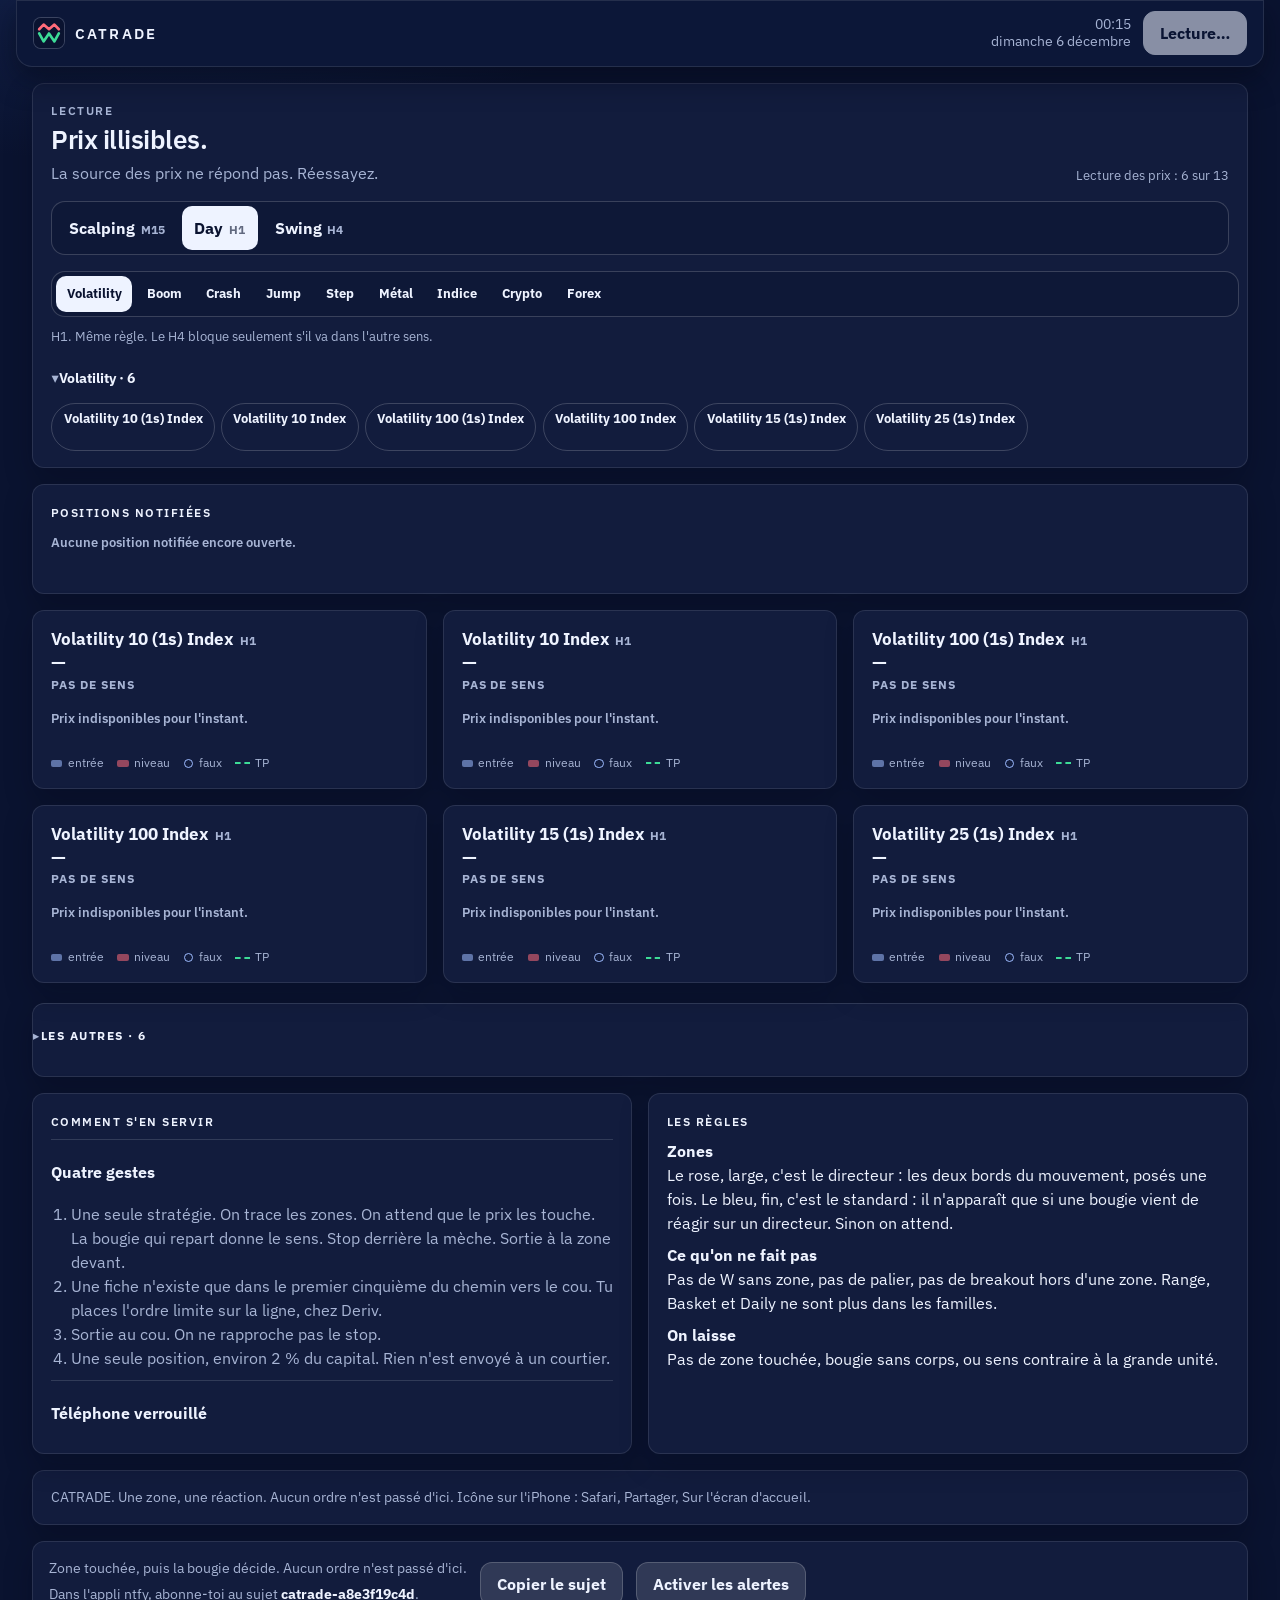
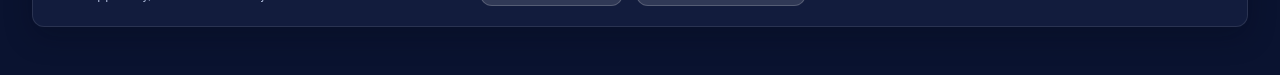
==== index.html @ dc03a3b0 "La famille choisie reste affichée. Une alerte ne ramène plus sur Step." ====
<!doctype html>
<html lang="fr">
<head>
<meta charset="utf-8">
<meta name="viewport" content="width=device-width, initial-scale=1, viewport-fit=cover">
<title>CATRADE</title>
<meta name="description" content="CATRADE entre seulement quand le prix touche une zone tracée. L'ordre se place chez Deriv.">
<meta name="theme-color" content="#0A1330">
<meta name="apple-mobile-web-app-capable" content="yes">
<meta name="mobile-web-app-capable" content="yes">
<meta name="apple-mobile-web-app-status-bar-style" content="black-translucent">
<meta name="apple-mobile-web-app-title" content="CATRADE">
<link rel="icon" href="favicon.svg" type="image/svg+xml">
<link rel="apple-touch-icon" href="icon-180.png">
<link rel="manifest" href="manifest.webmanifest">
<link rel="preconnect" href="https://fonts.googleapis.com">
<link rel="preconnect" href="https://fonts.gstatic.com" crossorigin>
<link href="https://fonts.googleapis.com/css2?family=IBM+Plex+Sans:wght@400;500;600;700&display=swap" rel="stylesheet">
<link rel="stylesheet" href="style.css?v=31">
</head>
<body>
<div class="aurora" aria-hidden="true"><i></i><i></i><i></i></div>
<div class="wrap">
  <header class="top glass">
    <h1 class="brand"><img src="favicon.svg" alt="" width="30" height="30" class="mark">CATRADE</h1>
    <div class="top-r">
      <div class="clock" id="clock"></div>
      <button class="btn go" id="refresh" type="button">Actualiser</button>
    </div>
  </header>
  <section class="hero glass" aria-live="polite">
    <div class="hero-top">
      <div>
        <p class="kicker">Lecture</p>
        <h2 id="headline">Lecture des marchés…</h2>
        <p class="lede" id="sub">Les fiches arrivent dès que les prix sont lus.</p>
      </div>
      <p class="status" id="status">En attente des prix.</p>
    </div>
    <div class="controls">
      <div class="seg" id="styles" role="group" aria-label="Style"></div>
      <div class="seg families" id="families" role="group" aria-label="Famille"></div>
    </div>
    <p class="stack" id="stack"></p>
    <details class="names-fold" id="namesFold" open>
      <summary id="namesTitle">Dans la famille</summary>
      <div class="names" id="names"></div>
    </details>
  </section>
  <section class="panel glass" id="ouvert">
    <h3 class="sec">Positions notifiées</h3>
    <div class="grid" id="ouvertGrid"></div>
  </section>
  <div class="grid" id="grid"></div>
  <details class="panel glass fold">
    <summary class="sec" id="othersTitle">Les autres</summary>
    <ul class="others" id="others"></ul>
  </details>
  <div class="cols">
    <section class="panel glass">
      <h3 class="sec">Comment s'en servir</h3>
      <details class="fold" open>
        <summary>Quatre gestes</summary>
        <ol>
          <li>Une seule stratégie. On trace les zones. On attend que le prix les touche. La bougie qui repart donne le sens. Stop derrière la mèche. Sortie à la zone devant.</li>
          <li>Une fiche n'existe que dans le premier cinquième du chemin vers le cou. Tu places l'ordre limite sur la ligne, chez Deriv.</li>
          <li>Sortie au cou. On ne rapproche pas le stop.</li>
          <li>Une seule position, environ 2 % du capital. Rien n'est envoyé à un courtier.</li>
        </ol>
      </details>
      <details class="fold">
        <summary>Téléphone verrouillé</summary>
        <p>Dans l'appli ntfy, abonne-toi au sujet affiché en bas. Une alerte part une fois par setup, pas à chaque bougie. Cette page n'a pas besoin de rester ouverte.</p>
      </details>
    </section>
    <section class="panel glass">
      <h3 class="sec">Les règles</h3>
      <dl class="lex">
        <dt>Zones</dt>
        <dd>Le rose, large, c'est le directeur : les deux bords du mouvement, posés une fois. Le bleu, fin, c'est le standard : il n'apparaît que si une bougie vient de réagir sur un directeur. Sinon on attend.</dd>
        <dt>Ce qu'on ne fait pas</dt>
        <dd>Pas de W sans zone, pas de palier, pas de breakout hors d'une zone. Range, Basket et Daily ne sont plus dans les familles.</dd>
        <dt>On laisse</dt>
        <dd>Pas de zone touchée, bougie sans corps, ou sens contraire à la grande unité.</dd>
      </dl>
    </section>
  </div>
  <footer class="note glass">CATRADE. Une zone, une réaction. Aucun ordre n'est passé d'ici. Icône sur l'iPhone : Safari, Partager, Sur l'écran d'accueil.</footer>
  <div class="alertbox glass">
    <div>
      <p>Zone touchée, puis la bougie décide. Aucun ordre n'est passé d'ici.</p>
      <p>Dans l'appli ntfy, abonne-toi au sujet <b class="topic" id="topic">catrade-a8e3f19c4d</b>.</p>
    </div>
    <button class="btn" id="copyTopic" type="button">Copier le sujet</button>
    <button class="btn" id="notif" type="button">Alerter dans cette page</button>
  </div>
</div>
<script src="engine.js?v=111"></script>
<script src="app.js?v=111"></script>
<script>
if ("serviceWorker" in navigator) navigator.serviceWorker.register("sw.js");
</script>
</body>
</html>
---- style.css ----
:root {
  --color-bg: #0a1330;
  --color-ink: #eef3ff;
  --color-muted: #a7b4d4;
  --color-buy: #3ddc97;
  --color-sell: #ff6b7a;
  --color-warn: #ffc857;
  --color-focus: #9dbbff;
  --color-glass: rgb(255 255 255 / 0.075);
  --color-glass-hi: rgb(255 255 255 / 0.13);
  --color-edge: rgb(255 255 255 / 0.18);
  --color-faint: rgb(238 243 255 / 0.14);
  --color-well: #101b3d;
  --font-sans: "IBM Plex Sans", system-ui, sans-serif;
  --font-display: "IBM Plex Sans", system-ui, sans-serif;
  --radius-card: 12px;
}

  button:not(:disabled),
  [role="button"]:not(:disabled) {
    cursor: pointer;
  }

  html {
    -webkit-text-size-adjust: 100%;
  }

  body {
    margin: 0;
    min-height: 100vh;
    background: var(--color-bg);
    color: var(--color-ink);
    font-family: var(--font-sans);
    font-size: 1rem;
    line-height: 1.5;
    font-variant-numeric: tabular-nums;
    overflow-x: hidden;
  }

  :focus-visible {
    outline: 3px solid var(--color-focus);
    outline-offset: 2px;
  }
.aurora {
  position: fixed;
  inset: 0;
  z-index: -1;
  overflow: hidden;
  pointer-events: none;
  background:
    radial-gradient(900px 420px at 10% -10%, rgb(40 70 140 / 0.35), transparent 60%),
    var(--color-bg);
}

.aurora i { display: none; }

button { font: inherit; color: inherit; }

@media (prefers-reduced-motion: no-preference) {
  .fresh .rise {
    animation: rise 0.5s cubic-bezier(0.2, 0.7, 0.2, 1) both;
    animation-delay: calc(var(--i) * 70ms);
  }
  @keyframes rise {
    from {
      opacity: 0;
      transform: translateY(14px) scale(0.98);
    }
    to {
      opacity: 1;
      transform: none;
    }
  }
}

.glass {
  background: #121c3d;
  border: 1px solid rgb(255 255 255 / 0.1);
  border-radius: var(--radius-card);
  box-shadow: 0 10px 28px rgb(4 8 22 / 0.28);
}

.wrap {
  max-width: 76rem;
  margin: 0 auto;
  padding: 0 1rem 3rem;
}

.top {
  display: flex;
  align-items: center;
  justify-content: space-between;
  gap: 1rem;
  margin: 0 -1rem 1rem;
  padding: calc(env(safe-area-inset-top) + 0.65rem) 1rem 0.65rem;
  border-radius: 0 0 16px 16px;
  position: sticky;
  top: 0;
  z-index: 20;
  background: #0c1738;
  box-shadow: 0 12px 28px rgb(6 10 24 / 0.55);
}

.brand {
  display: flex;
  align-items: center;
  gap: 0.625rem;
  font-family: var(--font-display);
  font-weight: 600;
  font-size: 0.95rem;
  line-height: 1;
  letter-spacing: 0.14em;
  margin: 0;
  white-space: nowrap;
}

.mark {
  width: 30px;
  height: 30px;
  border-radius: 8px;
  display: grid;
  place-items: center;
  background: var(--color-well);
  border: 1px solid var(--color-edge);
}

.top-r {
  display: flex;
  align-items: center;
  gap: 0.75rem;
}

.clock {
  color: var(--color-muted);
  font-size: 0.875rem;
  text-align: right;
  line-height: 1.25;
}

.btn {
  min-height: 44px;
  padding: 0.5rem 1rem;
  border: 1px solid var(--color-edge);
  border-radius: 12px;
  background: var(--color-glass-hi);
  font-weight: 700;
}

.btn:hover {
  background: rgb(255 255 255 / 0.2);
}

.btn:disabled {
  opacity: 0.55;
  cursor: progress;
}

.btn.go {
  background: var(--color-ink);
  color: var(--color-bg);
  border-color: var(--color-ink);
}

.btn.go:hover {
  background: #fff;
}

.btn.on {
  border-color: var(--color-buy);
  color: var(--color-buy);
}

.hero {
  padding: 1.15rem 1.15rem 1rem;
  margin-bottom: 1rem;
}

.hero-top {
  display: flex;
  justify-content: space-between;
  gap: 1rem;
  align-items: flex-end;
}

.kicker {
  margin: 0 0 0.35rem;
  color: var(--color-muted);
  font-size: 0.72rem;
  font-weight: 600;
  letter-spacing: 0.14em;
  text-transform: uppercase;
}

.hero h2 {
  font-family: var(--font-display);
  font-weight: 600;
  font-size: clamp(1.25rem, 2.4vw, 1.6rem);
  line-height: 1.2;
  letter-spacing: -0.02em;
  margin: 0 0 0.35rem;
  text-wrap: balance;
}

.controls {
  display: grid;
  gap: 0.5rem;
  margin-top: 1rem;
}

.lede {
  max-width: 46rem;
  color: var(--color-muted);
  margin: 0;
}

.row {
  display: flex;
  flex-wrap: wrap;
  gap: 0.5rem;
  align-items: center;
  margin-top: 0.9rem;
}

.seg {
  display: flex;
  gap: 0.25rem;
  padding: 0.25rem;
  border-radius: 14px;
  border: 1px solid var(--color-edge);
  background: rgb(10 19 48 / 0.35);
}

.seg button {
  min-height: 44px;
  padding: 0.35rem 0.8rem;
  border: 0;
  border-radius: 10px;
  background: transparent;
  font-weight: 700;
}

.seg button[aria-pressed="true"] {
  background: var(--color-ink);
  color: var(--color-bg);
}

.seg.families {
  flex-wrap: wrap;
  width: 100%;
  margin-top: 0.5rem;
}

.seg.families button {
  min-height: 36px;
  padding: 0.28rem 0.65rem;
  font-size: 0.82rem;
}

.names-fold { margin-top: 0.85rem; }
.names-fold summary {
  list-style: none;
  cursor: pointer;
  font-weight: 700;
  font-size: 0.9rem;
  min-height: 36px;
  display: flex;
  align-items: center;
}
.names-fold summary::-webkit-details-marker { display: none; }
.names-fold summary::before { content: "▸  "; color: var(--color-muted); }
.names-fold[open] summary::before { content: "▾  "; }
.names {
  display: flex;
  flex-wrap: wrap;
  gap: 0.4rem;
  margin-top: 0.45rem;
}

.namechip {
  min-height: 36px;
  padding: 0.3rem 0.7rem;
  border-radius: 999px;
  border: 1px solid var(--color-edge);
  color: var(--color-ink);
  text-decoration: none;
  font-size: 0.82rem;
  font-weight: 700;
}

.namechip.on {
  background: var(--color-ink);
  color: var(--color-bg);
  border-color: var(--color-ink);
}

.alertbox {
  display: flex;
  flex-wrap: wrap;
  gap: 0.55rem 0.8rem;
  align-items: center;
  margin-top: 1rem;
  padding: 1rem;
}

.alertbox p {
  margin: 0 0 0.35rem;
  color: var(--color-muted);
  font-size: 0.85rem;
}

.topic {
  color: var(--color-ink);
  word-break: break-all;
}

.status {
  margin: 0;
  font-size: 0.8rem;
  color: var(--color-muted);
}

.hero-top .status {
  text-align: right;
  max-width: 16rem;
}

.grid {
  display: grid;
  grid-template-columns: repeat(auto-fill, minmax(19rem, 1fr));
  gap: 1rem;
  margin-bottom: 1.25rem;
}

.card {
  padding: 1.125rem 1.125rem 1rem;
  display: flex;
  flex-direction: column;
  gap: 0.75rem;
  position: relative;
  overflow: hidden;
  min-width: 0;
}

.card::before {
  content: "";
  position: absolute;
  inset: 0 0 auto 0;
  height: 3px;
  background: var(--side);
}

.card[data-dir="1"] {
  --side: var(--color-buy);
}
.card[data-dir="-1"] {
  --side: var(--color-sell);
}

.card[data-choice="pris"] {
  border-color: var(--side);
  box-shadow:
    0 0 0 1px var(--side),
    0 12px 40px rgb(3 8 30 / 0.35);
}

.card[data-choice="passe"] {
  opacity: 0.55;
}

.head {
  display: flex;
  justify-content: space-between;
  align-items: flex-start;
  gap: 0.75rem;
}

.name {
  font-weight: 700;
  font-size: 1.0625rem;
  line-height: 1.25;
  margin: 0;
}

.px {
  font-family: var(--font-display);
  font-weight: 600;
  font-size: 1.2rem;
  line-height: 1.2;
  letter-spacing: -0.02em;
}

.sense { margin: 0.15rem 0 0; font-size: 0.75rem; font-weight: 700; letter-spacing: 0.08em; text-transform: uppercase; }
.sense.up { color: var(--color-buy); }
.sense.down { color: var(--color-sell); }
.sense.flat { color: var(--color-muted); }

.call {
  font-family: var(--font-display);
  font-weight: 600;
  font-size: 0.95rem;
  line-height: 1;
  letter-spacing: 0.06em;
  text-transform: uppercase;
  color: var(--side);
}

.subcall {
  display: block;
  margin-top: 0.2rem;
  color: var(--color-muted);
  font-size: 0.8125rem;
  font-weight: 600;
}

.kind {
  display: inline-block;
  margin-left: 0.5rem;
  padding: 0.125rem 0.5rem;
  border-radius: 999px;
  border: 1px solid var(--color-edge);
  font-size: 0.8125rem;
  font-weight: 700;
  vertical-align: middle;
}

.kind.ok {
  border-color: var(--color-buy);
  color: var(--color-buy);
}

.buf {
  display: inline-block;
  margin-left: 0.35rem;
  color: var(--color-muted);
  font-size: 0.75rem;
  font-weight: 700;
}

.ring {
  flex: none;
  width: auto;
  height: auto;
  border-radius: 8px;
  background: transparent;
  padding: 0.35rem 0.55rem;
  border: 1px solid var(--color-edge);
}

.ring b {
  display: flex;
  flex-direction: column;
  align-items: flex-end;
  width: auto;
  height: auto;
  border-radius: 0;
  background: transparent;
  font-weight: 600;
  font-size: 0.72rem;
  letter-spacing: 0.08em;
  text-transform: uppercase;
  line-height: 1.2;
}

.ring small {
  display: block;
  font-family: var(--font-sans);
  font-weight: 600;
  font-size: 0.5625rem;
  line-height: 1;
  color: var(--color-muted);
  margin-top: 2px;
}

.chart {
  width: 100%;
  height: 148px;
  display: block;
  border-radius: 12px;
  background: rgb(8 14 32 / 0.45);
  touch-action: none;
}
.chart-pan {
  touch-action: pan-y;
  cursor: grab;
}
.chart-pan:active { cursor: grabbing; }
.chart-foot {
  display: flex;
  align-items: center;
  justify-content: space-between;
  gap: 0.5rem;
  margin-top: 0.35rem;
}
.chart-tools {
  display: flex;
  gap: 0.35rem;
}
.chart-tools button {
  width: 36px;
  height: 36px;
  border-radius: 8px;
  border: 1px solid var(--color-edge);
  background: rgb(255 255 255 / 0.06);
  font-weight: 600;
  font-size: 1.1rem;
  line-height: 1;
}
.panhint {
  margin: 0;
  color: var(--color-muted);
  font-size: 0.72rem;
}

.legend {
  display: flex;
  gap: 0.85rem;
  margin: 0;
  color: var(--color-muted);
  font-size: 0.75rem;
}

.legend .ln {
  display: inline-block;
  width: 0.9rem;
  height: 0;
  margin-right: 0.35rem;
  border-top: 2px dashed var(--color-warn);
  vertical-align: middle;
}

.legend .sln { border-top-color: var(--color-sell); }
.legend .tpn { border-top-color: var(--color-buy); }
.legend .obl { border-top-style: solid; border-top-color: var(--color-focus); }
.legend .zn { display: inline-block; width: 0.7rem; height: 0.45rem; margin-right: 0.35rem; border-radius: 2px; vertical-align: middle; }
.legend .entz { background: rgb(157 187 255 / 0.55); }
.legend .dirz { background: rgb(255 107 122 / 0.55); }
.legend .faux { display: inline-block; width: 0.45rem; height: 0.45rem; margin-right: 0.35rem; border: 1.5px solid var(--color-focus); border-radius: 50%; vertical-align: middle; }

.rail {
  position: relative;
  height: 6px;
  border-radius: 999px;
  background: rgb(255 255 255 / 0.1);
}

.rail i {
  display: block;
  height: 100%;
  border-radius: inherit;
  background: var(--side, var(--color-focus));
}

.rail b {
  position: absolute;
  top: -3px;
  width: 2px;
  height: 12px;
  margin-left: -1px;
  background: var(--color-ink);
  opacity: 0.55;
}

.steps {
  list-style: none;
  margin: 0.35rem 0 0;
  padding: 0;
  display: grid;
  gap: 0.35rem;
}

.steps li {
  display: grid;
  grid-template-columns: 3.2rem 1fr auto;
  gap: 0.5rem;
  align-items: baseline;
  font-size: 0.875rem;
}

.steps em {
  color: var(--color-muted);
  font-style: normal;
}

.stack {
  margin: 0.6rem 0 0;
  color: var(--color-muted);
  font-size: 0.8125rem;
}

.rules {
  display: flex;
  flex-wrap: wrap;
  gap: 0.4rem;
  list-style: none;
  margin: 0.85rem 0 0;
  padding: 0;
}

.rules li {
  border: 1px solid var(--color-edge);
  border-radius: 999px;
  padding: 0.28rem 0.7rem;
  font-size: 0.8125rem;
  color: var(--color-muted);
}

.rules b { color: var(--color-ink); font-weight: 700; }

.kind[data-k="W"] { border-color: var(--color-focus); color: var(--color-focus); }
.kind[data-k="TENDANCE"] { border-color: var(--color-buy); color: var(--color-buy); }
.kind[data-k="PALIER"] { border-color: var(--color-warn); color: var(--color-warn); }
.kind[data-k="BREAKOUT"] { border-color: var(--color-ink); color: var(--color-ink); }

.seg button[aria-pressed="true"] .buf { color: rgb(10 19 48 / 0.62); }

summary.sec {
  line-height: 1.2;
  list-style: none;
}

summary.sec::-webkit-details-marker { display: none; }

summary.sec::before {
  content: "▸ ";
  color: var(--color-muted);
}

details[open] > summary.sec::before {
  content: "▾ ";
}

.lv {
  display: grid;
  grid-template-columns: repeat(3, minmax(0, 1fr));
  gap: 0.4rem;
  margin: 0;
}

.lv div,
.meta div {
  background: rgb(255 255 255 / 0.06);
  border-radius: 12px;
  padding: 0.55rem 0.75rem;
  min-width: 0;
}

.lv div {
  display: flex;
  flex-direction: column;
  align-items: flex-start;
  gap: 0.15rem;
  background: rgb(255 255 255 / 0.04);
  border: 1px solid var(--color-faint);
  border-radius: 8px;
  padding: 0.5rem 0.6rem;
  min-width: 0;
}

.lv dt,
.meta dt {
  font-size: 0.75rem;
  color: var(--color-muted);
}

.lv dd,
.meta dd {
  margin: 0;
  font-weight: 600;
  font-size: 0.95rem;
  line-height: 1.25;
  letter-spacing: -0.01em;
  word-break: break-word;
}

.lv span,
.meta span {
  display: block;
  font-weight: 400;
  font-size: 0.75rem;
  line-height: 1.2;
  color: var(--color-muted);
}

.sl {
  color: var(--color-sell);
}
.tp {
  color: var(--color-buy);
}

.meta {
  display: grid;
  grid-template-columns: 1fr 1fr;
  gap: 0.5rem;
  margin: 0;
}

.risk {
  border-radius: 14px;
  padding: 0.625rem 0.75rem;
  background: rgb(255 255 255 / 0.06);
  font-size: 0.875rem;
}

.risk b.lvl {
  display: inline-block;
  margin-bottom: 0.25rem;
  font-size: 0.9375rem;
}

.risk[data-r="mod"] b.lvl {
  color: var(--color-buy);
}
.risk[data-r="haut"] b.lvl {
  color: var(--color-warn);
}
.risk[data-r="tres"] b.lvl {
  color: var(--color-sell);
}

.risk ul {
  margin: 0;
  padding-left: 1.1rem;
  color: var(--color-muted);
}

.risk li {
  margin: 0.125rem 0;
}

.sim {
  border-radius: 14px;
  padding: 0.5rem 0.75rem;
  background: rgb(255 255 255 / 0.06);
}

.lots {
  display: flex;
  flex-wrap: wrap;
  gap: 0.4rem;
  margin: 0.7rem 0;
}

.lots button {
  min-height: 40px;
  min-width: 3.2rem;
  padding: 0.3rem 0.7rem;
  border-radius: 999px;
  border: 1px solid var(--color-edge);
  background: transparent;
  font-weight: 700;
}

.lots button.on {
  background: var(--color-ink);
  color: var(--color-bg);
  border-color: var(--color-ink);
}

.lot-in {
  display: flex;
  align-items: center;
  gap: 0.6rem;
  color: var(--color-muted);
  font-size: 0.85rem;
}

.lot-in input {
  width: 6rem;
  min-height: 40px;
  padding: 0.3rem 0.6rem;
  border-radius: 10px;
  border: 1px solid var(--color-edge);
  background: transparent;
  color: var(--color-ink);
  font: inherit;
}
.sim summary {
  font-weight: 700;
  cursor: pointer;
  min-height: 28px;
}

.sim-f {
  display: grid;
  grid-template-columns: 1fr 1fr;
  gap: 0.5rem;
  margin: 0.5rem 0;
}

.sim-f label {
  display: grid;
  gap: 0.25rem;
  font-size: 0.75rem;
  color: var(--color-muted);
}

.sim-f input,
.sim-f select {
  font: inherit;
  font-size: 1rem;
  color: var(--color-ink);
  background: rgb(10 19 48 / 0.6);
  border: 1px solid var(--color-edge);
  border-radius: 10px;
  padding: 0.5rem 0.625rem;
  min-height: 44px;
  width: 100%;
}

.sim-r {
  display: grid;
  grid-template-columns: repeat(3, 1fr);
  gap: 0.375rem;
  margin: 0;
}

.sim-r div {
  text-align: center;
  border-radius: 10px;
  padding: 0.375rem 0.25rem;
  background: rgb(255 255 255 / 0.05);
}

.sim-r dt {
  font-size: 0.6875rem;
  color: var(--color-muted);
}

.sim-r dd {
  margin: 0;
  font-family: var(--font-display);
  font-weight: 800;
  font-size: 1rem;
  line-height: 1.2;
}

.g {
  color: var(--color-buy);
}
.l {
  color: var(--color-sell);
}

.sim-n {
  font-size: 0.75rem;
  color: var(--color-muted);
  margin: 0.375rem 0 0;
}

.choice {
  display: flex;
  gap: 0.5rem;
  margin-top: auto;
}

.choice .btn {
  flex: 1;
}

.taken {
  font-size: 0.875rem;
  color: var(--color-muted);
  margin: 0;
}

.panel {
  padding: 1.125rem 1.125rem 0.5rem;
  margin-bottom: 1rem;
}

h3.sec,
summary.sec {
  font-family: var(--font-display);
  font-weight: 600;
  font-size: 0.78rem;
  letter-spacing: 0.12em;
  text-transform: uppercase;
  margin: 0 0 0.5rem;
}

.others {
  list-style: none;
  margin: 0;
  padding: 0;
}

.others li {
  display: grid;
  grid-template-columns: 1fr auto;
  gap: 0.125rem 1rem;
  padding: 0.625rem 0;
  border-top: 1px solid var(--color-faint);
}

.others li:first-child {
  border-top: 0;
}

.others .chart {
  grid-column: 1 / -1;
  height: 84px;
  margin-top: 0.35rem;
}

.others span {
  grid-column: 1 / -1;
  color: var(--color-muted);
  font-size: 0.875rem;
}

.empty {
  padding: 1.25rem;
  text-align: center;
  color: var(--color-muted);
}

.cols {
  display: grid;
  gap: 1rem;
}

@media (min-width: 56rem) {
  .cols {
    grid-template-columns: 1fr 1fr;
  }
}

details.fold {
  border-top: 1px solid var(--color-faint);
  padding: 0.625rem 0;
}

details.fold summary {
  font-weight: 700;
  cursor: pointer;
  min-height: 44px;
  display: flex;
  align-items: center;
}

.fold p,
.fold li,
.fold dd {
  color: var(--color-muted);
}

.fold ol,
.fold ul {
  margin: 0.5rem 0 0;
  padding-left: 1.25rem;
}

dl.lex {
  margin: 0.5rem 0 0;
}
dl.lex dt {
  font-weight: 700;
  margin-top: 0.5rem;
}
dl.lex dd {
  margin: 0;
}

footer.note {
  padding: 1rem 1.125rem;
  color: var(--color-muted);
  font-size: 0.875rem;
}

@media (max-width: 40rem) {
  .hero-top {
    flex-direction: column;
    align-items: flex-start;
  }
  .lv {
    grid-template-columns: 1fr;
  }
  .clock {
    display: none;
  }
  .brand {
    font-size: 0.85rem;
  }
}
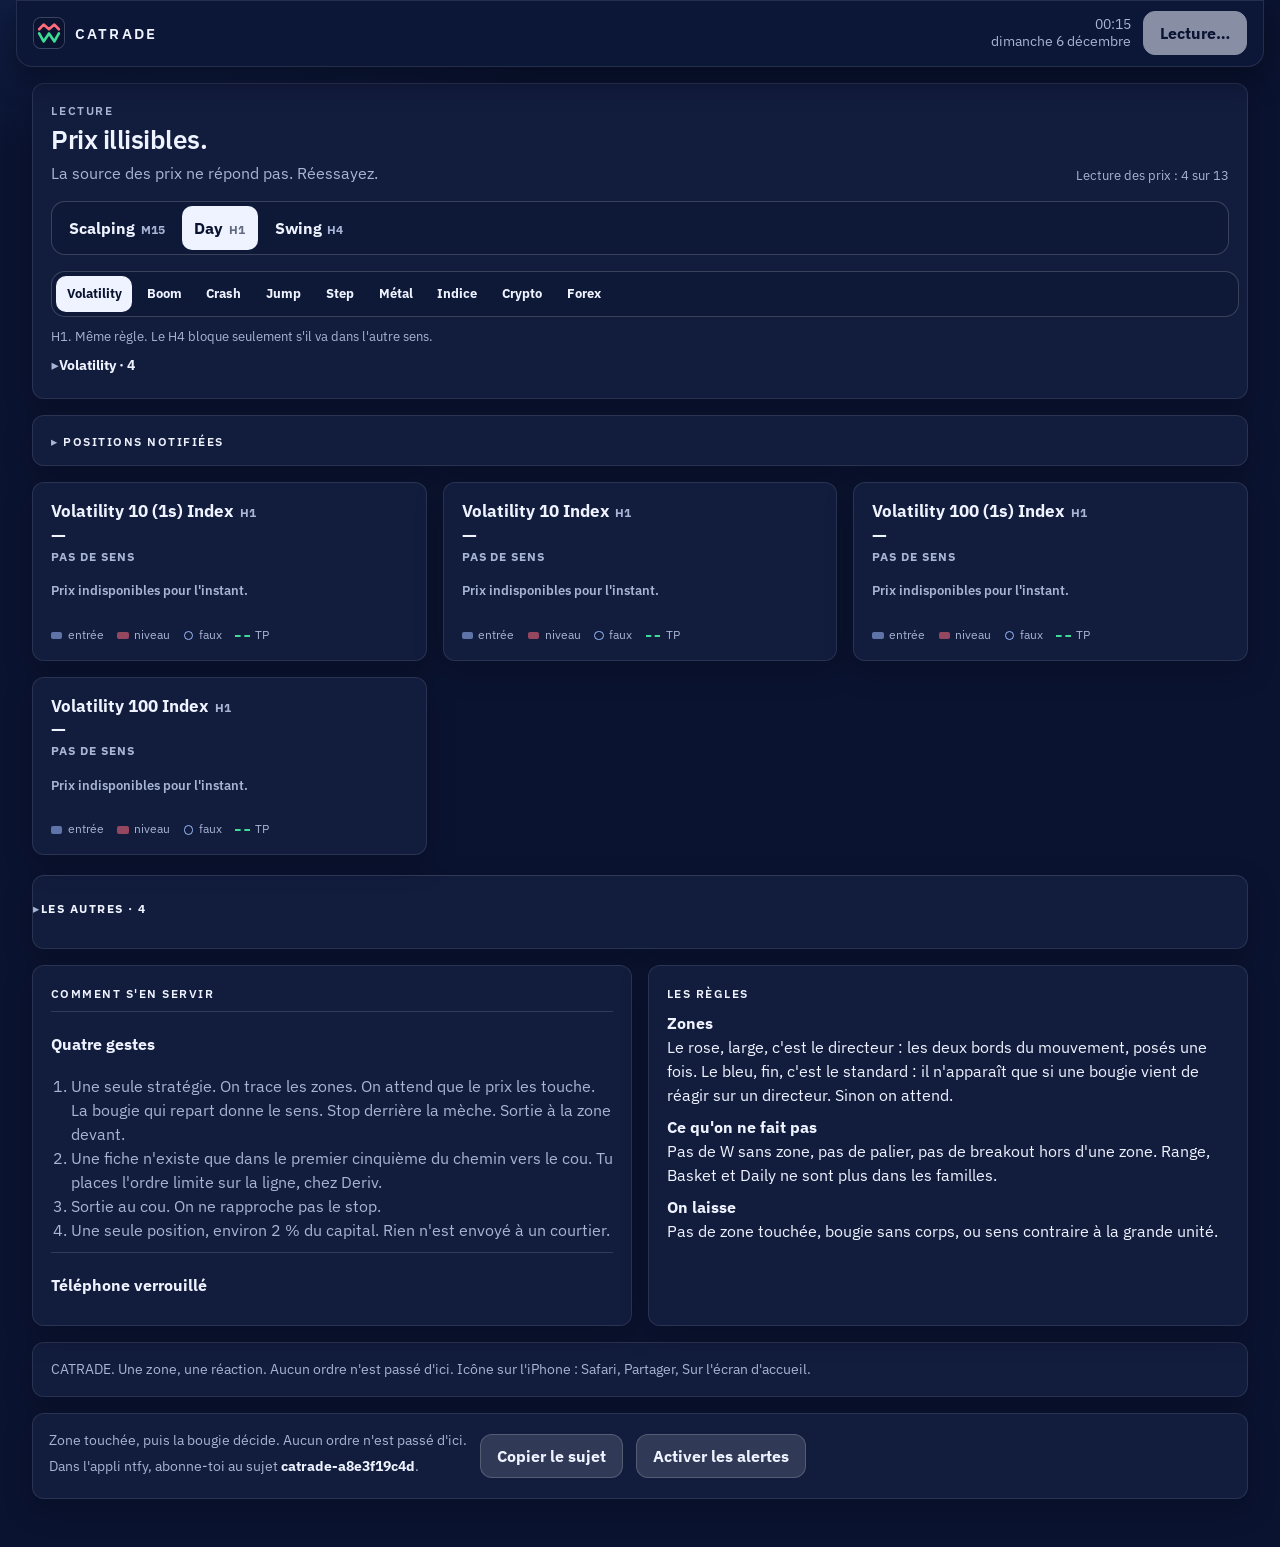
==== commit 74f3be6d: "Replier par défaut les positions notifiées et les instruments de la famille." ====
--- a/index.html
+++ b/index.html
@@ -16,7 +16,7 @@
 <link rel="preconnect" href="https://fonts.googleapis.com">
 <link rel="preconnect" href="https://fonts.gstatic.com" crossorigin>
 <link href="https://fonts.googleapis.com/css2?family=IBM+Plex+Sans:wght@400;500;600;700&display=swap" rel="stylesheet">
-<link rel="stylesheet" href="style.css?v=31">
+<link rel="stylesheet" href="style.css?v=32">
 </head>
 <body>
 <div class="aurora" aria-hidden="true"><i></i><i></i><i></i></div>
@@ -42,15 +42,15 @@
       <div class="seg families" id="families" role="group" aria-label="Famille"></div>
     </div>
     <p class="stack" id="stack"></p>
-    <details class="names-fold" id="namesFold" open>
+    <details class="names-fold" id="namesFold">
       <summary id="namesTitle">Dans la famille</summary>
       <div class="names" id="names"></div>
     </details>
   </section>
-  <section class="panel glass" id="ouvert">
-    <h3 class="sec">Positions notifiées</h3>
+  <details class="panel glass" id="ouvert">
+    <summary class="sec">Positions notifiées</summary>
     <div class="grid" id="ouvertGrid"></div>
-  </section>
+  </details>
   <div class="grid" id="grid"></div>
   <details class="panel glass fold">
     <summary class="sec" id="othersTitle">Les autres</summary>
@@ -95,8 +95,8 @@
     <button class="btn" id="notif" type="button">Alerter dans cette page</button>
   </div>
 </div>
-<script src="engine.js?v=111"></script>
-<script src="app.js?v=111"></script>
+<script src="engine.js?v=112"></script>
+<script src="app.js?v=112"></script>
 <script>
 if ("serviceWorker" in navigator) navigator.serviceWorker.register("sw.js");
 </script>
--- a/style.css
+++ b/style.css
@@ -256,7 +256,13 @@
   font-size: 0.82rem;
 }
 
-.names-fold { margin-top: 0.85rem; }
+#ouvert summary.sec {
+  cursor: pointer;
+  list-style: none;
+}
+#ouvert summary.sec::-webkit-details-marker { display: none; }
+#ouvert summary.sec::before { content: "▸  "; color: var(--color-muted); }
+#ouvert[open] summary.sec::before { content: "▾  "; }
 .names-fold summary {
   list-style: none;
   cursor: pointer;
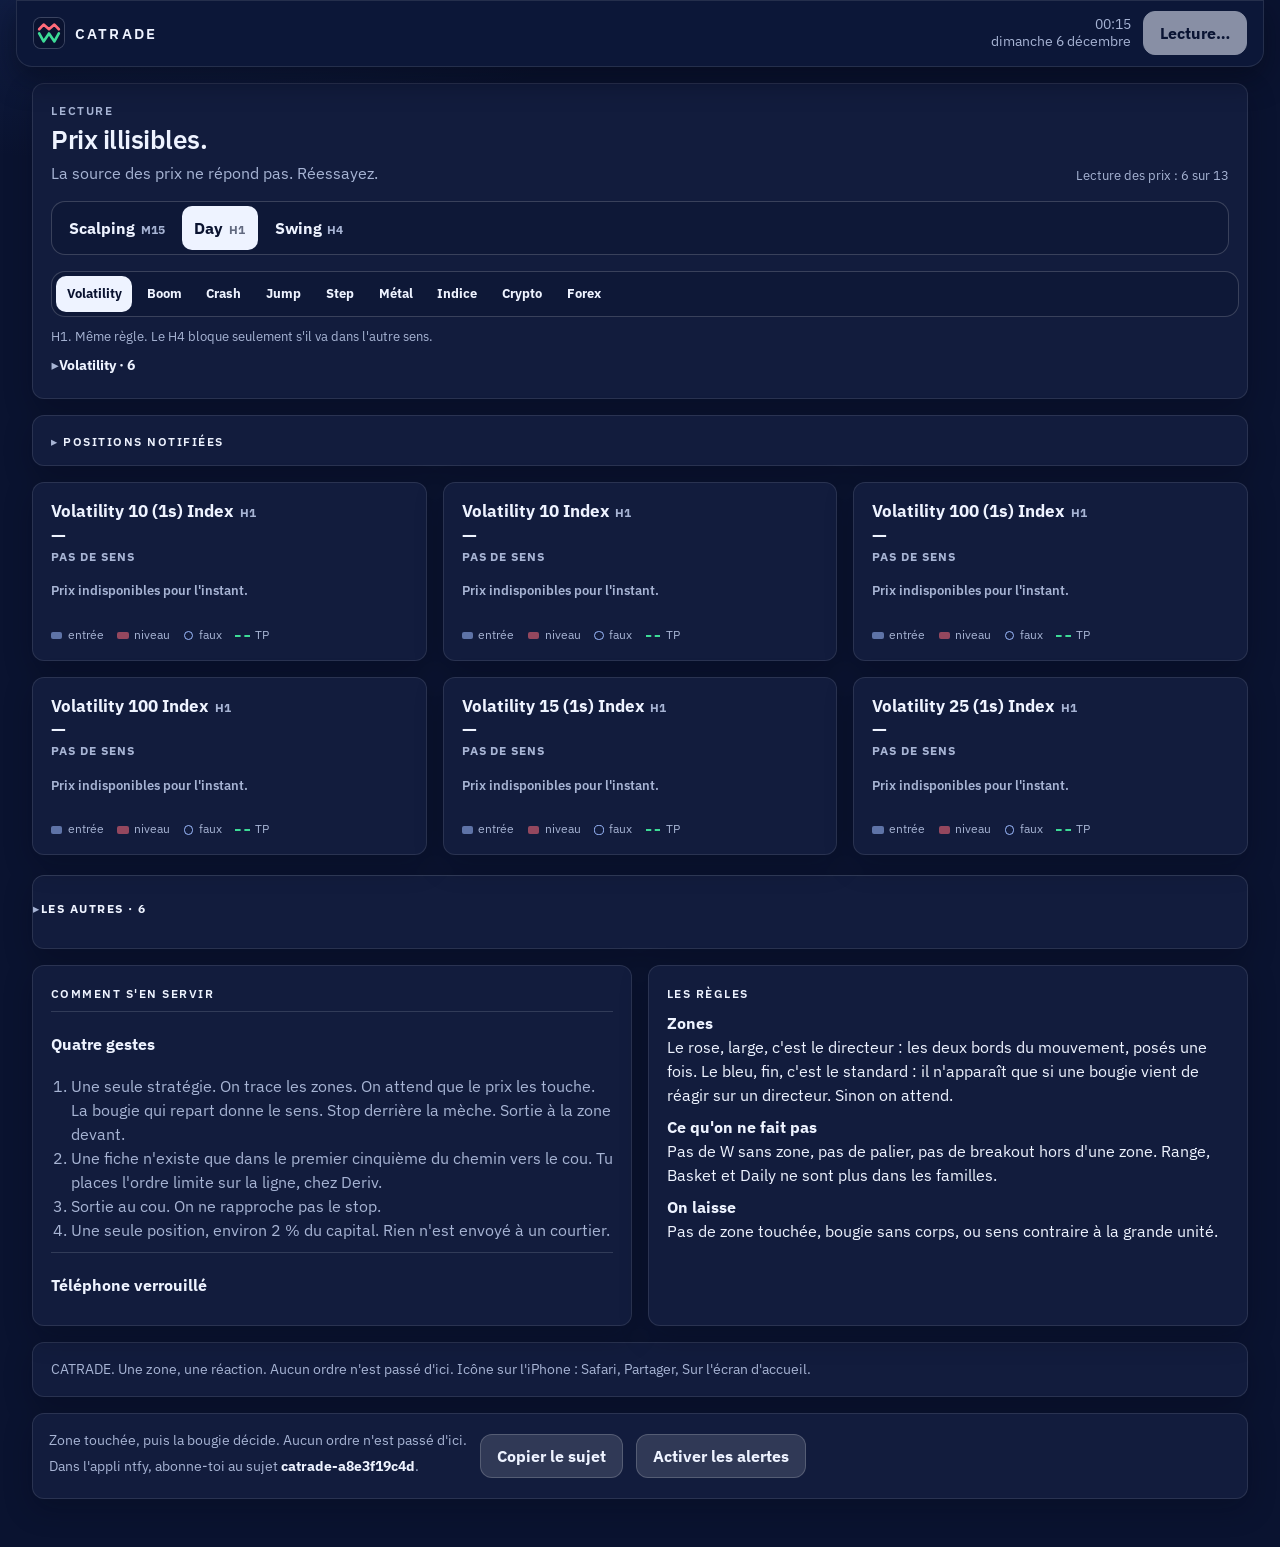
==== commit c1a3102c: "Revenir au tracé précédent." ====
--- a/index.html
+++ b/index.html
@@ -95,8 +95,8 @@
     <button class="btn" id="notif" type="button">Alerter dans cette page</button>
   </div>
 </div>
-<script src="engine.js?v=112"></script>
-<script src="app.js?v=112"></script>
+<script src="engine.js?v=114"></script>
+<script src="app.js?v=114"></script>
 <script>
 if ("serviceWorker" in navigator) navigator.serviceWorker.register("sw.js");
 </script>
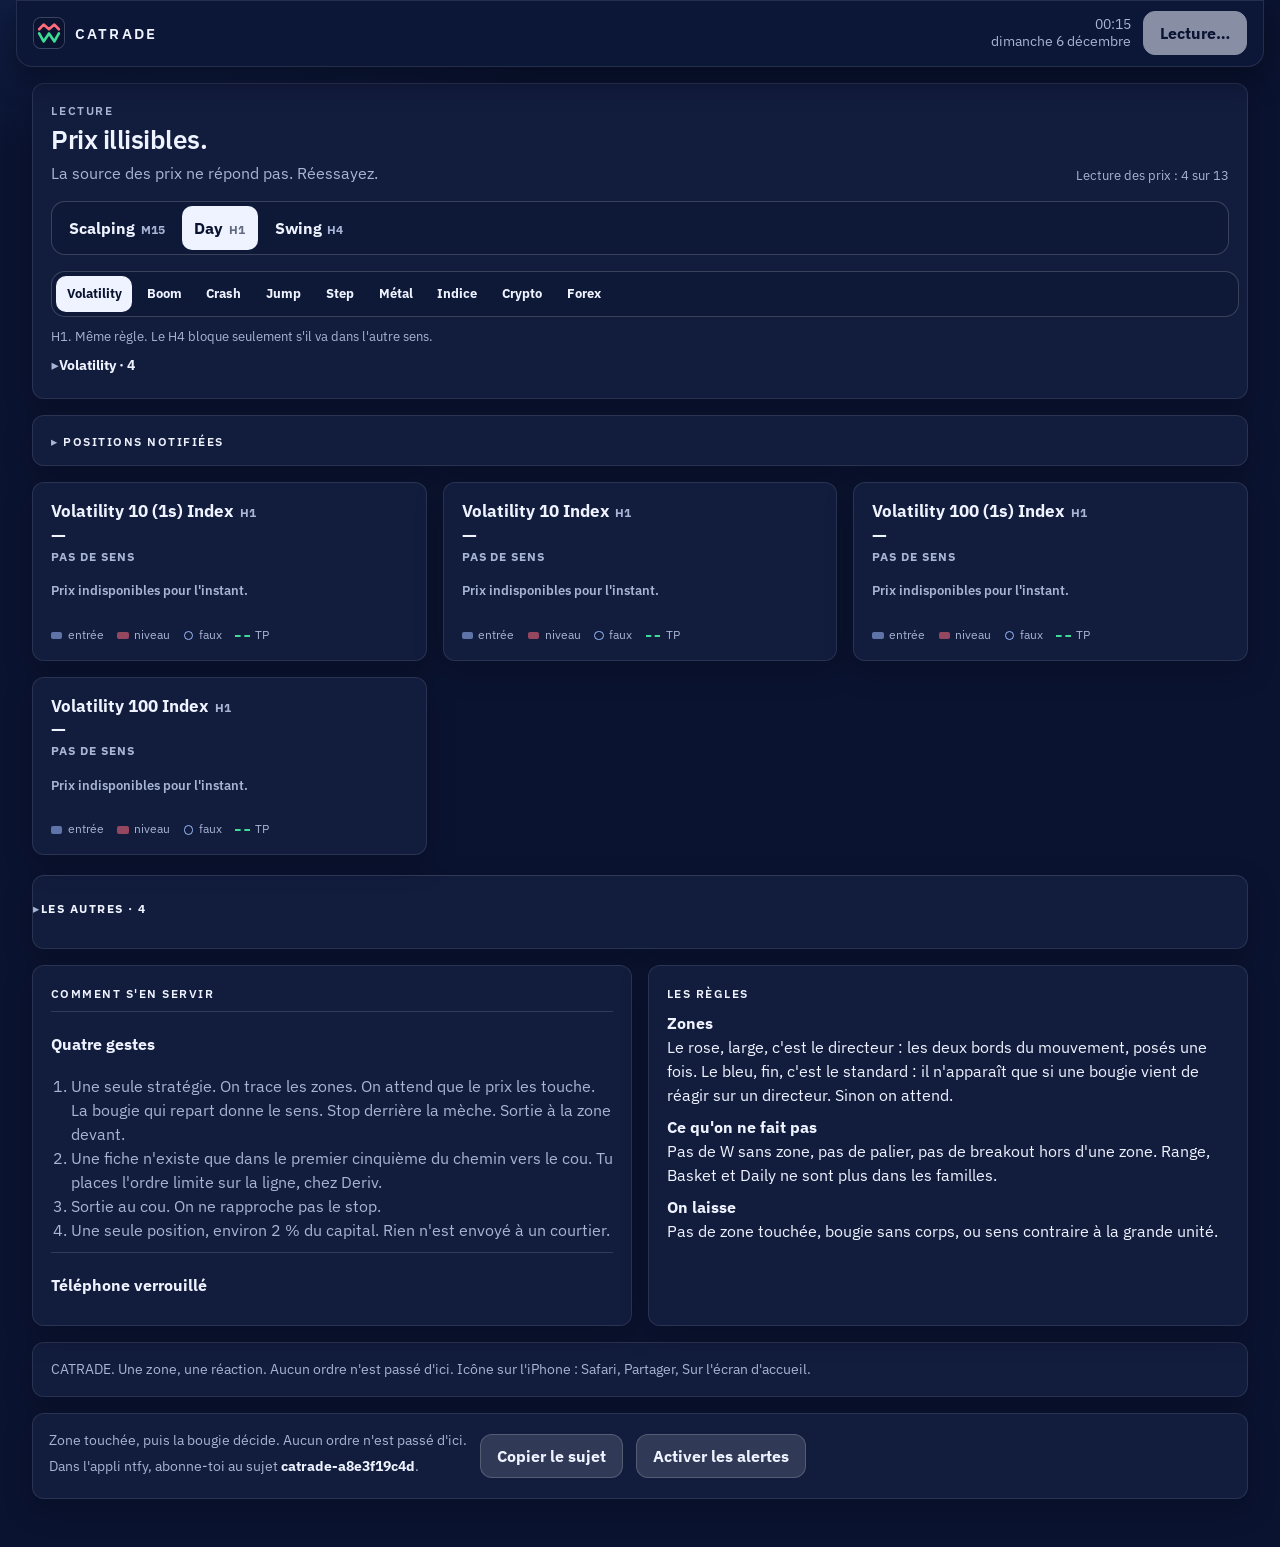
==== commit 99befc37: "Tracer comme Maxwell Zones : tendance précédente, objectif, passage, oblique à trois touches." ====
--- a/index.html
+++ b/index.html
@@ -95,8 +95,8 @@
     <button class="btn" id="notif" type="button">Alerter dans cette page</button>
   </div>
 </div>
-<script src="engine.js?v=114"></script>
-<script src="app.js?v=114"></script>
+<script src="engine.js?v=116"></script>
+<script src="app.js?v=116"></script>
 <script>
 if ("serviceWorker" in navigator) navigator.serviceWorker.register("sw.js");
 </script>
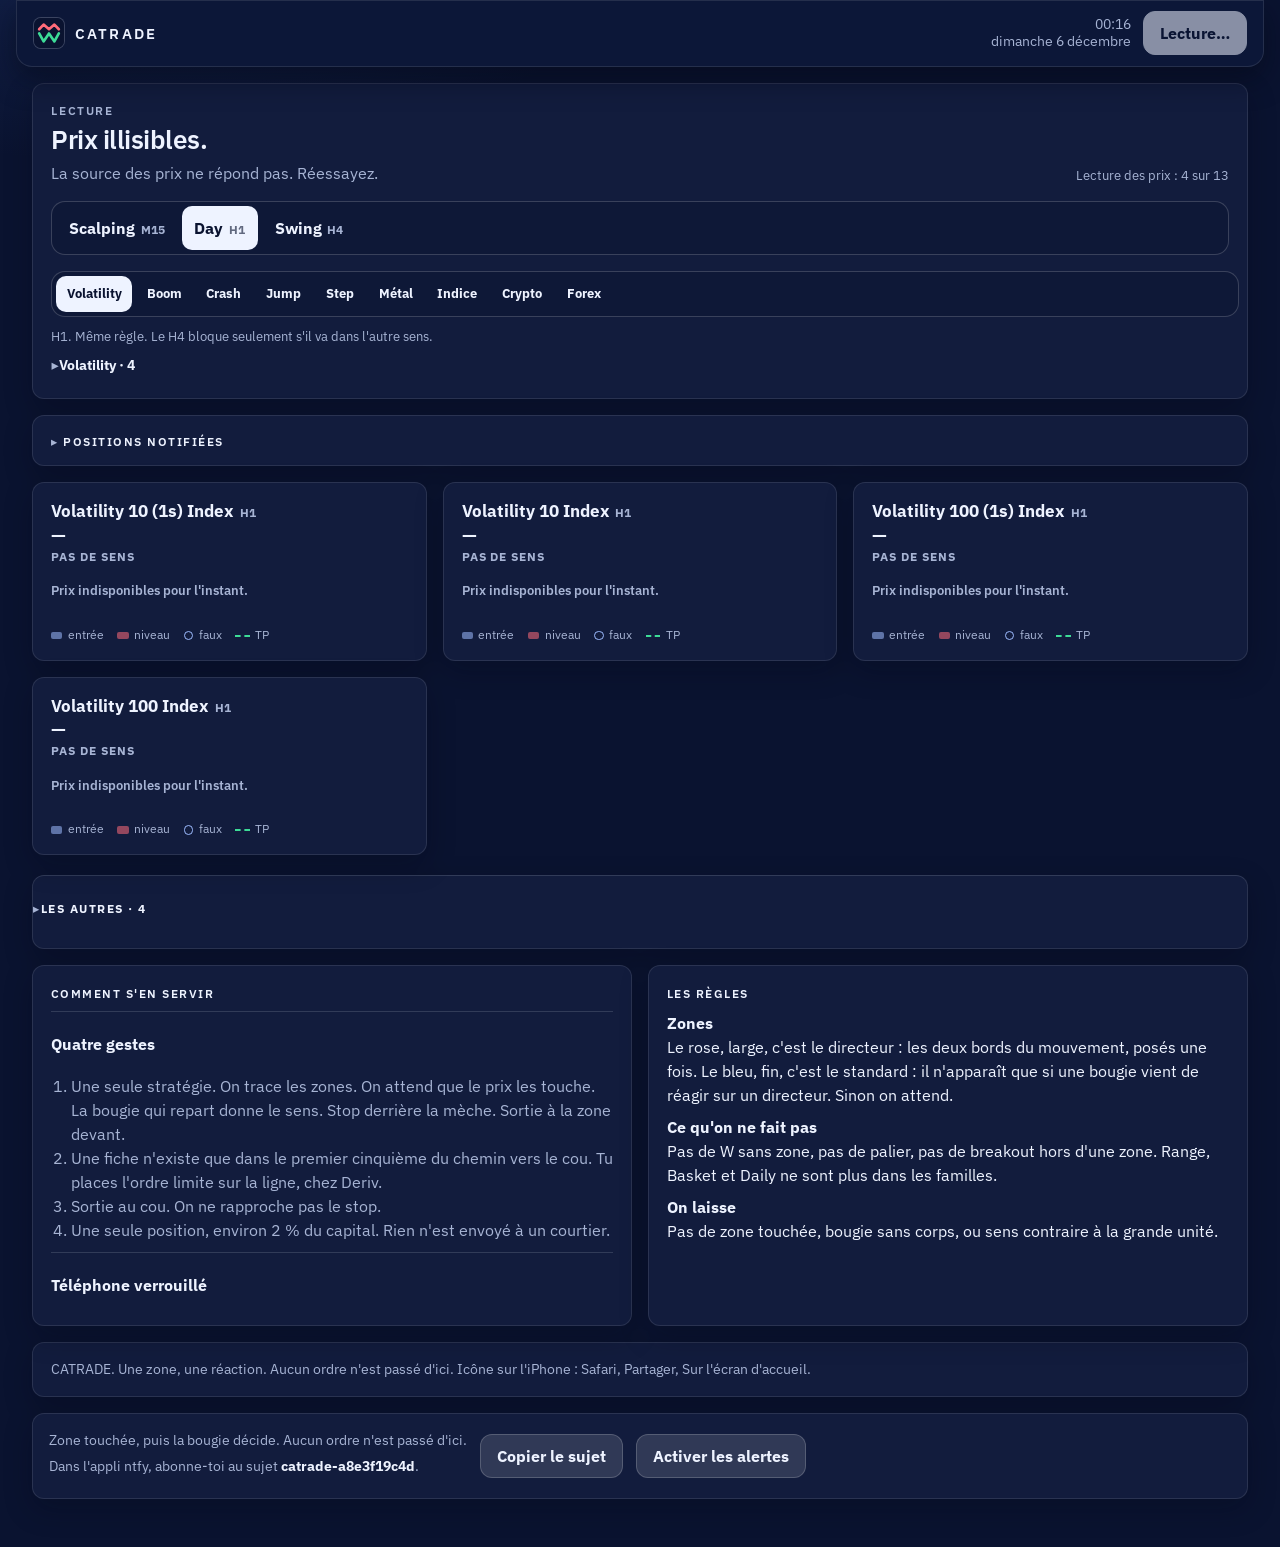
==== commit a476ca13: "Retirer l'objectif en pointillés jaunes. L'oblique ne part que si trois creux successifs tiennent." ====
--- a/index.html
+++ b/index.html
@@ -95,8 +95,8 @@
     <button class="btn" id="notif" type="button">Alerter dans cette page</button>
   </div>
 </div>
-<script src="engine.js?v=116"></script>
-<script src="app.js?v=116"></script>
+<script src="engine.js?v=117"></script>
+<script src="app.js?v=117"></script>
 <script>
 if ("serviceWorker" in navigator) navigator.serviceWorker.register("sw.js");
 </script>
